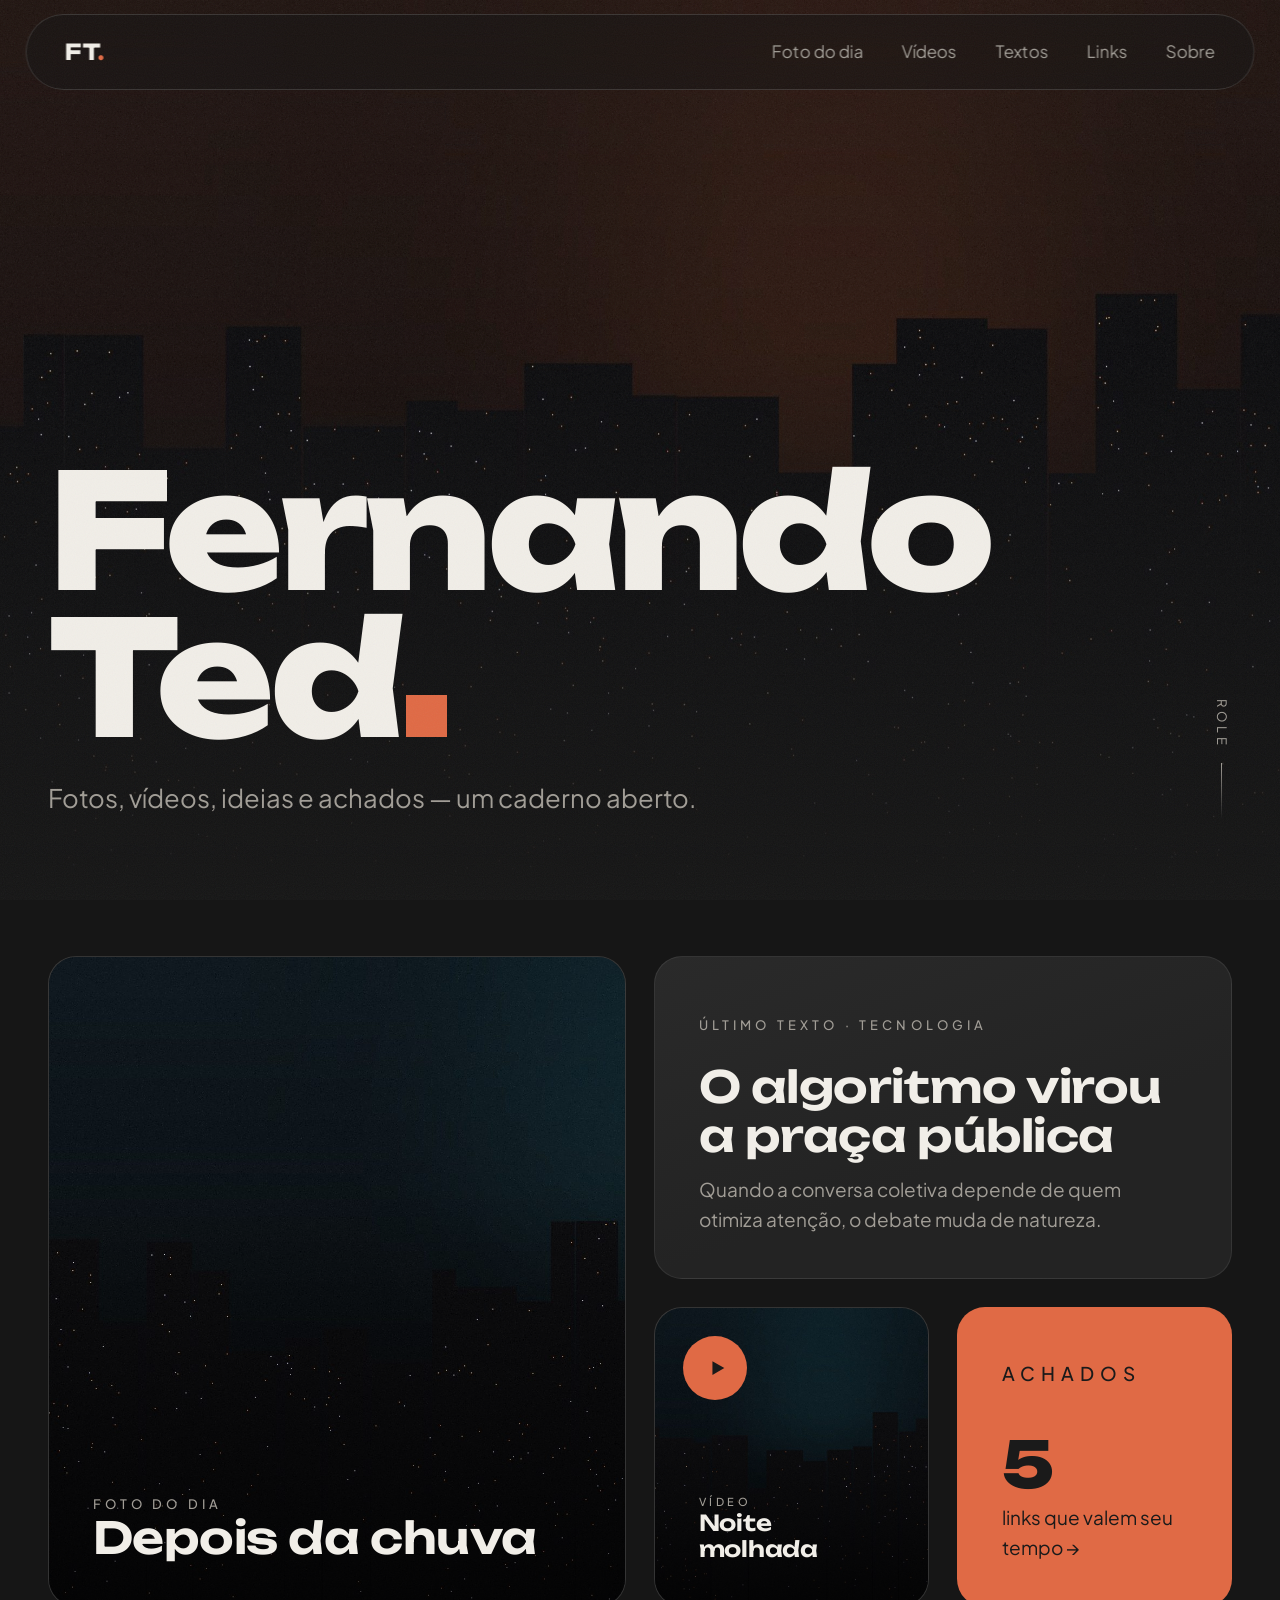
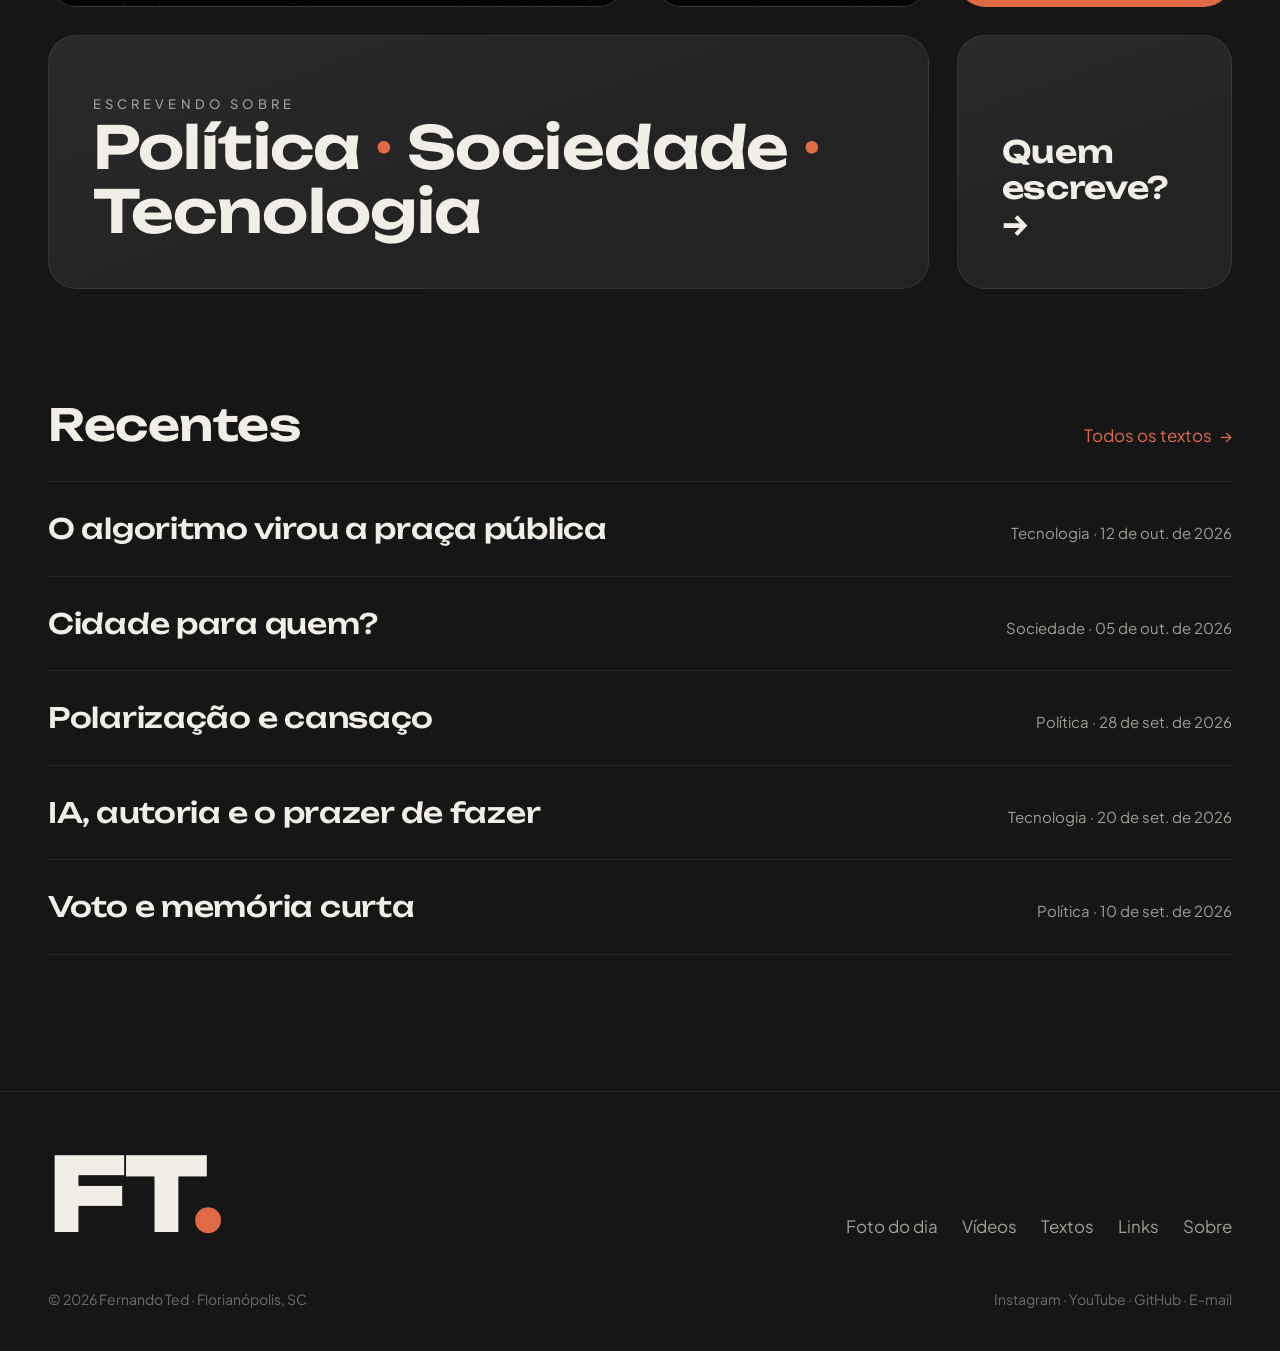
==== index.html @ c1ac37a9 "first commit" ====
<!doctype html>
<html lang="pt-BR" class="no-js">
<head>
  <meta charset="utf-8">
  <meta name="viewport" content="width=device-width, initial-scale=1, viewport-fit=cover">
  <title>Fernando Ted — um caderno aberto</title>
  <meta name="description" content="Fotos, vídeos, ideias e achados — um caderno aberto.">
  <meta name="theme-color" content="#161616">
  <meta property="og:type" content="website">
  <meta property="og:title" content="Fernando Ted — um caderno aberto">
  <meta property="og:description" content="Fotos, vídeos, ideias e achados — um caderno aberto.">
  <meta property="og:image" content="assets/img/og.jpg">
  <meta name="twitter:card" content="summary_large_image">
  <link rel="icon" href="assets/img/favicon.svg" type="image/svg+xml">
  <link rel="preconnect" href="https://fonts.googleapis.com">
  <link rel="preconnect" href="https://fonts.gstatic.com" crossorigin>
  <link rel="stylesheet" href="https://fonts.googleapis.com/css2?family=Plus+Jakarta+Sans:wght@400;500;600&family=Unbounded:wght@500;600;700;800&display=swap">
  <link rel="stylesheet" href="assets/css/estilo.css">
</head>
<body data-page="home">
  <main id="conteudo">
    <section class="hero" id="hero" aria-label="Apresentação"></section>
    <section class="wrap section" aria-label="Destaques">
      <div class="bento" id="bento"></div>
    </section>
    <section class="wrap section" aria-labelledby="t-recentes">
      <div class="section-head">
        <h2 class="h2" id="t-recentes">Recentes</h2>
        <a class="link-arrow" href="textos.html">Todos os textos</a>
      </div>
      <ul class="rows" id="recentes"></ul>
    </section>
  </main>

  <script src="dados/site.js"></script>
  <script src="dados/fotos.js"></script>
  <script src="dados/videos.js"></script>
  <script src="dados/textos.js"></script>
  <script src="dados/links.js"></script>
  <script src="assets/js/app.js"></script>
</body>
</html>
---- assets/css/estilo.css ----
/* =========================================================
   FT. — folha de estilo única
   Paleta e medidas centralizadas em :root
   ========================================================= */

:root {
  --bg: #161616;
  --bg-2: #1c1c1c;
  --surface: #232323;
  --surface-2: #2a2a2a;
  --line: rgba(255, 255, 255, .08);
  --line-2: rgba(255, 255, 255, .14);
  --text: #f1eee8;
  --muted: #a19d96;
  --faint: #6f6c67;
  --accent: #e06a45;
  --accent-ink: #1a1a1a;

  --f-display: "Unbounded", "Arial Black", system-ui, sans-serif;
  --f-body: "Plus Jakarta Sans", system-ui, -apple-system, "Segoe UI", sans-serif;

  --radius: 28px;
  --radius-sm: 16px;
  --gutter: clamp(16px, 4vw, 48px);
  --max: 1360px;
  --nav-h: 76px;
  --ease: cubic-bezier(.2, .7, .1, 1);
}

*, *::before, *::after { box-sizing: border-box; }
html { -webkit-text-size-adjust: 100%; scroll-behavior: smooth; }
@media (prefers-reduced-motion: reduce) {
  html { scroll-behavior: auto; }
  *, *::before, *::after { animation-duration: .01ms !important; transition-duration: .01ms !important; }
}
body {
  margin: 0;
  background: var(--bg);
  color: var(--text);
  font-family: var(--f-body);
  font-size: 17px;
  line-height: 1.6;
  -webkit-font-smoothing: antialiased;
  text-rendering: optimizeLegibility;
  overflow-x: hidden;
}
/* textura de grão discreta */
body::before {
  content: ""; position: fixed; inset: 0; pointer-events: none; z-index: 100; opacity: .05;
  background-image: url("data:image/svg+xml,%3Csvg xmlns='http://www.w3.org/2000/svg' width='160' height='160'%3E%3Cfilter id='n'%3E%3CfeTurbulence type='fractalNoise' baseFrequency='.9' numOctaves='2' stitchTiles='stitch'/%3E%3C/filter%3E%3Crect width='100%25' height='100%25' filter='url(%23n)'/%3E%3C/svg%3E");
}
img, video, iframe { display: block; max-width: 100%; }
a { color: inherit; text-decoration: none; }
button { font: inherit; color: inherit; background: none; border: 0; cursor: pointer; padding: 0; }
:focus-visible { outline: 2px solid var(--accent); outline-offset: 3px; border-radius: 6px; }
::selection { background: var(--accent); color: var(--accent-ink); }

.sr-only { position: absolute; width: 1px; height: 1px; overflow: hidden; clip: rect(0 0 0 0); white-space: nowrap; }
.skip { position: absolute; left: 16px; top: -60px; z-index: 200; background: var(--accent); color: var(--accent-ink); padding: 10px 16px; border-radius: 999px; font-weight: 600; }
.skip:focus { top: 16px; }

.wrap { width: 100%; max-width: var(--max); margin-inline: auto; padding-inline: var(--gutter); }

/* ---------- Tipografia ---------- */
.eyebrow {
  font-size: 13px; font-weight: 500; letter-spacing: .32em; text-transform: uppercase;
  color: var(--accent); margin: 0 0 14px;
}
.display {
  font-family: var(--f-display); font-weight: 800; letter-spacing: -.02em; line-height: .95;
  font-size: clamp(40px, 10vw, 150px); margin: 0; overflow-wrap: anywhere;
}
.h2 { font-family: var(--f-display); font-weight: 600; font-size: clamp(28px, 4vw, 44px); line-height: 1.1; letter-spacing: -.01em; margin: 0; }
.h3 { font-family: var(--f-display); font-weight: 600; font-size: clamp(20px, 2.2vw, 28px); line-height: 1.2; letter-spacing: -.01em; margin: 0; }
.lead { color: var(--muted); font-size: clamp(17px, 1.6vw, 21px); max-width: 60ch; margin: 22px 0 0; }
.muted { color: var(--muted); }
.dot { color: var(--accent); }

/* ---------- Navegação ---------- */
.nav {
  position: fixed; z-index: 50; top: 14px; left: 50%; transform: translateX(-50%);
  width: calc(100% - 2 * clamp(12px, 2vw, 28px)); max-width: calc(var(--max) + 40px);
  height: var(--nav-h);
  display: flex; align-items: center; justify-content: space-between;
  padding: 0 clamp(20px, 3vw, 40px);
  border: 1px solid var(--line-2); border-radius: 999px;
  background: rgba(22, 22, 22, .62);
  backdrop-filter: blur(18px) saturate(140%); -webkit-backdrop-filter: blur(18px) saturate(140%);
  transition: background .3s var(--ease);
}
.nav.is-scrolled { background: rgba(22, 22, 22, .86); }
.brand { font-family: var(--f-display); font-weight: 700; font-size: 22px; letter-spacing: .02em; }
.nav-links { display: flex; gap: clamp(18px, 3vw, 46px); list-style: none; margin: 0; padding: 0; }
.nav-links a { color: var(--muted); font-size: 17px; transition: color .2s; position: relative; }
.nav-links a:hover { color: var(--text); }
.nav-links a[aria-current="page"] { color: var(--accent); }
.nav-toggle { display: none; width: 44px; height: 44px; border-radius: 50%; position: relative; }
.nav-toggle span { position: absolute; left: 12px; right: 12px; height: 1.5px; background: var(--text); transition: transform .3s var(--ease), opacity .2s; }
.nav-toggle span:nth-child(1) { top: 17px; }
.nav-toggle span:nth-child(2) { top: 26px; }
.nav-open .nav-toggle span:nth-child(1) { transform: translateY(4.5px) rotate(45deg); }
.nav-open .nav-toggle span:nth-child(2) { transform: translateY(-4.5px) rotate(-45deg); }

@media (max-width: 820px) {
  :root { --nav-h: 64px; }
  .nav-toggle { display: block; }
  .nav-links {
    position: fixed; inset: calc(var(--nav-h) + 28px) 12px auto 12px;
    flex-direction: column; gap: 0; padding: 12px;
    background: rgba(28, 28, 28, .97); border: 1px solid var(--line-2); border-radius: var(--radius);
    opacity: 0; transform: translateY(-8px); pointer-events: none;
    transition: opacity .25s var(--ease), transform .25s var(--ease);
  }
  .nav-open .nav-links { opacity: 1; transform: none; pointer-events: auto; }
  .nav-links a { display: block; padding: 16px 18px; font-family: var(--f-display); font-size: 22px; color: var(--text); border-radius: 14px; }
  .nav-links a:hover { background: var(--surface); }
}

/* ---------- Estrutura de página ---------- */
main { display: block; }
.page-head { padding-top: calc(var(--nav-h) + 120px); padding-bottom: 56px; }
.section { padding-block: 56px; }
.section-head { display: flex; align-items: end; justify-content: space-between; gap: 24px; margin-bottom: 32px; flex-wrap: wrap; }
.link-arrow { color: var(--accent); font-size: 17px; display: inline-flex; gap: 8px; align-items: center; }
.link-arrow::after { content: "→"; transition: transform .25s var(--ease); }
.link-arrow:hover::after { transform: translateX(4px); }

/* ---------- Cards ---------- */
.card {
  position: relative; display: block; overflow: hidden;
  background: linear-gradient(160deg, var(--surface-2), var(--surface) 60%);
  border: 1px solid var(--line); border-radius: var(--radius);
  padding: clamp(24px, 3.4vw, 48px);
  transition: border-color .3s var(--ease), transform .4s var(--ease);
}
a.card:hover, .card.is-link:hover { border-color: rgba(224, 106, 69, .55); }
.card-media { padding: 0; isolation: isolate; }
.card-media img, .card-media video { position: absolute; inset: 0; width: 100%; height: 100%; object-fit: cover; z-index: -2; transition: transform 1.2s var(--ease); }
.card-media:hover img { transform: scale(1.035); }
.card-media::after { content: ""; position: absolute; inset: 0; z-index: -1; background: linear-gradient(180deg, rgba(0,0,0,0) 35%, rgba(0,0,0,.72) 100%); }
.card-media .card-body { position: absolute; left: 0; right: 0; bottom: 0; padding: clamp(24px, 3.4vw, 48px); }
.card .meta-row { display: flex; justify-content: space-between; align-items: baseline; gap: 16px; flex-wrap: wrap; margin-bottom: 18px; }
.card .meta-row .eyebrow { margin: 0; font-size: 12px; }
.meta { color: var(--muted); font-size: 15px; }
.card p { color: var(--muted); margin: 14px 0 0; }

.play {
  width: 64px; height: 64px; border-radius: 50%; background: var(--accent); color: var(--accent-ink);
  display: grid; place-items: center; transition: transform .3s var(--ease);
}
.play svg { width: 22px; height: 22px; margin-left: 3px; }
.play-lg { width: clamp(72px, 9vw, 128px); height: clamp(72px, 9vw, 128px); }
.play-lg svg { width: 34%; height: 34%; }
a:hover .play, button:hover .play { transform: scale(1.08); }

/* ---------- Hero ---------- */
.hero { position: relative; min-height: 100svh; display: flex; align-items: flex-end; overflow: hidden; isolation: isolate; }
.hero-media { position: absolute; inset: 0; z-index: -2; }
.hero-media img, .hero-media video { width: 100%; height: 100%; object-fit: cover; animation: heroIn 2.4s var(--ease) both; }
.hero::after { content: ""; position: absolute; inset: 0; z-index: -1; background: linear-gradient(180deg, rgba(22,22,22,.25) 0%, rgba(22,22,22,.1) 40%, rgba(22,22,22,.85) 88%, var(--bg) 100%); }
.hero-inner { padding-bottom: clamp(48px, 9vh, 110px); }
.hero-title {
  font-family: var(--f-display); font-weight: 800; margin: 0;
  font-size: clamp(42px, 12.5vw, 220px); line-height: .92; letter-spacing: -.035em;
}
.hero-title span { display: block; animation: rise 1.1s var(--ease) both; }
.hero-title span:nth-child(2) { animation-delay: .12s; }
.hero-title .sq { display: inline-block; width: .26em; height: .26em; background: var(--accent); margin-left: .04em; vertical-align: baseline; }
.hero-sub { color: var(--muted); font-size: clamp(17px, 2vw, 28px); margin: clamp(20px, 3vh, 40px) 0 0; animation: rise 1.1s .28s var(--ease) both; }
.hero-scroll { position: absolute; right: var(--gutter); bottom: clamp(48px, 9vh, 110px); color: var(--muted); font-size: 13px; letter-spacing: .3em; text-transform: uppercase; writing-mode: vertical-rl; display: flex; gap: 14px; align-items: center; }
.hero-scroll::after { content: ""; width: 1px; height: 56px; background: linear-gradient(var(--muted), transparent); }
@media (max-width: 640px) { .hero-scroll { display: none; } }

@keyframes heroIn { from { transform: scale(1.08); opacity: 0; } to { transform: none; opacity: 1; } }
@keyframes rise { from { transform: translateY(30px); opacity: 0; } to { transform: none; opacity: 1; } }

/* ---------- Bento (home) ---------- */
.bento { display: grid; gap: 28px; grid-template-columns: repeat(12, 1fr); grid-auto-rows: minmax(200px, auto); }
.b-photo { grid-column: span 6; grid-row: span 2; min-height: 560px; }
.b-text { grid-column: span 6; display: flex; flex-direction: column; justify-content: center; }
.b-video { grid-column: span 3; min-height: 300px; }
.b-video .play { position: absolute; top: 28px; left: 28px; }
.b-links { grid-column: span 3; background: var(--accent); border-color: transparent; color: var(--accent-ink); display: flex; flex-direction: column; justify-content: space-between; }
.b-links .eyebrow { color: var(--accent-ink); }
.b-links .big { font-family: var(--f-display); font-weight: 800; font-size: 64px; line-height: 1; letter-spacing: -.03em; }
.b-links p { color: var(--accent-ink); font-size: 19px; margin: 6px 0 0; }
a.b-links:hover { border-color: transparent; transform: translateY(-3px); }
.b-topics { grid-column: span 9; }
.b-topics .h2 { font-size: clamp(30px, 4.6vw, 62px); }
.b-about { grid-column: span 3; display: flex; align-items: flex-end; }
.b-about .h3 { font-size: clamp(22px, 2.4vw, 32px); }
@media (max-width: 1080px) {
  .b-photo { grid-column: span 12; grid-row: auto; min-height: 70vw; max-height: 640px; }
  .b-text { grid-column: span 12; }
  .b-video, .b-links { grid-column: span 6; }
  .b-topics { grid-column: span 12; }
  .b-about { grid-column: span 12; }
}
@media (max-width: 640px) {
  .bento { gap: 16px; }
  .b-video, .b-links { grid-column: span 12; }
  .b-photo { min-height: 110vw; }
}

/* ---------- Lista de textos (linhas) ---------- */
.rows { list-style: none; margin: 0; padding: 0; border-top: 1px solid var(--line); }
.rows li { border-bottom: 1px solid var(--line); }
.rows a { display: flex; justify-content: space-between; align-items: baseline; gap: 24px; padding: 30px 0; transition: padding .35s var(--ease), color .2s; }
.rows a:hover { padding-left: 14px; color: var(--accent); }
.rows .h3 { font-weight: 500; }
.rows .meta { white-space: nowrap; }
@media (max-width: 640px) { .rows a { flex-direction: column; gap: 6px; padding: 22px 0; } }

/* ---------- Filtros + busca ---------- */
.toolbar { display: flex; flex-wrap: wrap; gap: 14px; justify-content: space-between; align-items: center; margin-bottom: 36px; }
.chips { display: flex; flex-wrap: wrap; gap: 12px; }
.chip {
  padding: 12px 26px; border-radius: 999px; border: 1px solid var(--line-2);
  font-size: 17px; color: var(--text); transition: background .2s, border-color .2s, color .2s;
}
.chip:hover { border-color: var(--muted); }
.chip[aria-pressed="true"] { background: var(--accent); border-color: var(--accent); color: var(--accent-ink); }
.chip .n { opacity: .55; font-size: 14px; margin-left: 6px; }
.search { position: relative; flex: 0 1 420px; min-width: 240px; }
.search input {
  width: 100%; padding: 15px 22px 15px 50px; border-radius: 999px; border: 1px solid var(--line-2);
  background: var(--bg-2); color: var(--text); font: inherit; font-size: 17px; outline: none; transition: border-color .2s;
}
.search input::placeholder { color: var(--faint); }
.search input:focus { border-color: var(--accent); }
.search svg { position: absolute; left: 20px; top: 50%; translate: 0 -50%; width: 18px; height: 18px; color: var(--faint); }
@media (max-width: 640px) { .search { flex: 1 1 100%; } .chip { padding: 10px 18px; font-size: 15px; } }

.grid-2 { display: grid; grid-template-columns: repeat(2, 1fr); gap: 28px; }
.grid-3 { display: grid; grid-template-columns: repeat(3, 1fr); gap: 28px; }
@media (max-width: 960px) { .grid-3 { grid-template-columns: repeat(2, 1fr); } }
@media (max-width: 680px) { .grid-2, .grid-3 { grid-template-columns: 1fr; gap: 16px; } }

.post-card { display: flex; flex-direction: column; min-height: 300px; }
.post-card .h3 { margin-top: auto; }
.post-card.featured { grid-column: 1 / -1; min-height: 360px; border-color: rgba(224,106,69,.4); }
.post-card.featured .h3 { font-size: clamp(32px, 5vw, 64px); line-height: 1.05; }
.post-card.featured p { font-size: clamp(17px, 1.6vw, 21px); }
.empty { color: var(--muted); padding: 40px 0; text-align: center; grid-column: 1 / -1; }
mark { background: rgba(224,106,69,.3); color: inherit; border-radius: 3px; padding: 0 2px; }

/* ---------- Post ---------- */
.post-head { padding-top: calc(var(--nav-h) + 110px); padding-bottom: 40px; max-width: 980px; }
.post-head .h2 { font-size: clamp(36px, 6vw, 76px); line-height: 1.04; }
.post-head .meta { margin-top: 26px; display: flex; gap: 14px; flex-wrap: wrap; }
.back { color: var(--muted); font-size: 15px; display: inline-flex; gap: 8px; margin-bottom: 36px; }
.back:hover { color: var(--accent); }
.prose { max-width: 720px; font-size: clamp(18px, 1.45vw, 20px); line-height: 1.75; padding-bottom: 40px; }
.prose > * + * { margin-top: 1.2em; }
.prose p:first-child { font-size: 1.18em; color: var(--text); }
.prose p { margin: 0; color: #d9d5ce; }
.prose h2, .prose h3 { font-family: var(--f-display); font-weight: 600; letter-spacing: -.01em; line-height: 1.2; margin-top: 2em; }
.prose h2 { font-size: 1.5em; } .prose h3 { font-size: 1.2em; }
.prose a { color: var(--accent); text-decoration: underline; text-underline-offset: 3px; text-decoration-thickness: 1px; }
.prose blockquote { margin: 2em 0; padding: 4px 0 4px 26px; border-left: 3px solid var(--accent); font-family: var(--f-display); font-size: 1.2em; line-height: 1.45; color: var(--text); }
.prose blockquote p { color: inherit; }
.prose ul, .prose ol { padding-left: 1.3em; color: #d9d5ce; } .prose li + li { margin-top: .4em; }
.prose li::marker { color: var(--accent); }
.prose img { border-radius: var(--radius-sm); margin-block: 2em; }
.prose hr { border: 0; height: 1px; background: var(--line-2); margin: 3em 0; }
.prose code { font-size: .88em; background: var(--surface); padding: 2px 7px; border-radius: 6px; }
.prose pre { background: var(--surface); padding: 22px; border-radius: var(--radius-sm); overflow-x: auto; font-size: 15px; line-height: 1.6; }
.prose pre code { background: none; padding: 0; }
.progress { position: fixed; top: 0; left: 0; height: 3px; background: var(--accent); width: 0; z-index: 60; }
.post-foot { max-width: 720px; border-top: 1px solid var(--line); padding-top: 32px; display: flex; gap: 14px; flex-wrap: wrap; align-items: center; justify-content: space-between; }
.share { display: flex; gap: 10px; flex-wrap: wrap; }
.share a, .share button { border: 1px solid var(--line-2); padding: 9px 18px; border-radius: 999px; font-size: 15px; color: var(--muted); transition: color .2s, border-color .2s; }
.share a:hover, .share button:hover { color: var(--text); border-color: var(--muted); }
.next-post { margin-top: 56px; }

/* ---------- Foto do dia ---------- */
.today { display: grid; grid-template-columns: 1.6fr 1fr; gap: 28px; align-items: stretch; }
.today figure { margin: 0; border-radius: var(--radius); overflow: hidden; border: 1px solid var(--line); cursor: zoom-in; background: var(--surface); }
.today figure img { width: 100%; height: 100%; object-fit: cover; aspect-ratio: 4 / 3; }
.today .info { display: flex; flex-direction: column; justify-content: flex-end; }
.today .date-big { font-family: var(--f-display); font-weight: 800; font-size: clamp(64px, 9vw, 130px); line-height: .9; letter-spacing: -.04em; }
.today .date-big small { display: block; font-size: .22em; font-weight: 500; letter-spacing: .3em; text-transform: uppercase; color: var(--accent); margin-top: 16px; }
@media (max-width: 900px) { .today { grid-template-columns: 1fr; } }

.archive { display: grid; grid-template-columns: repeat(auto-fill, minmax(240px, 1fr)); gap: 20px; }
.thumb { position: relative; border-radius: var(--radius-sm); overflow: hidden; aspect-ratio: 1; border: 1px solid var(--line); background: var(--surface); }
.thumb img { width: 100%; height: 100%; object-fit: cover; transition: transform .8s var(--ease), filter .4s; filter: saturate(.9); }
.thumb:hover img { transform: scale(1.05); filter: none; }
.thumb .cap { position: absolute; inset: auto 0 0 0; padding: 40px 18px 16px; background: linear-gradient(transparent, rgba(0,0,0,.75)); font-size: 14px; display: flex; justify-content: space-between; gap: 10px; opacity: 0; transition: opacity .3s; }
.thumb:hover .cap, .thumb:focus-visible .cap { opacity: 1; }
@media (hover: none) { .thumb .cap { opacity: 1; } }
.thumb .cap b { font-weight: 600; }

/* ---------- Lightbox ---------- */
.lightbox { position: fixed; inset: 0; z-index: 150; background: rgba(10,10,10,.96); display: grid; grid-template-rows: 1fr auto; padding: 24px; opacity: 0; pointer-events: none; transition: opacity .3s var(--ease); }
.lightbox.open { opacity: 1; pointer-events: auto; }
.lightbox .stage { display: grid; place-items: center; min-height: 0; }
.lightbox img { max-height: calc(100svh - 160px); max-width: 100%; width: auto; border-radius: 12px; object-fit: contain; }
.lightbox .lb-cap { text-align: center; padding: 20px 60px 8px; }
.lightbox .lb-cap .h3 { font-size: 22px; }
.lb-btn { position: absolute; width: 52px; height: 52px; border-radius: 50%; border: 1px solid var(--line-2); display: grid; place-items: center; font-size: 22px; background: rgba(30,30,30,.7); transition: background .2s; }
.lb-btn:hover { background: var(--accent); color: var(--accent-ink); }
.lb-close { top: 20px; right: 20px; }
.lb-prev { left: 20px; top: 50%; translate: 0 -50%; }
.lb-next { right: 20px; top: 50%; translate: 0 -50%; }
@media (max-width: 640px) { .lb-prev, .lb-next { top: auto; bottom: 20px; translate: none; } .lightbox { padding: 12px; } }

/* ---------- Vídeos ---------- */
.video-hero { position: relative; aspect-ratio: 16 / 9; border-radius: var(--radius); overflow: hidden; border: 1px solid var(--line); background: #000; }
.video-hero > img, .video-hero > iframe, .video-hero > video { position: absolute; inset: 0; width: 100%; height: 100%; object-fit: cover; border: 0; }
.video-hero .poster-btn { position: absolute; inset: 0; display: grid; place-items: center; }
.video-hero .poster-btn::after { content: ""; position: absolute; inset: 0; background: linear-gradient(180deg, transparent 45%, rgba(0,0,0,.75)); }
.video-hero .poster-btn .play { position: relative; z-index: 1; }
.video-hero .vh-cap { position: absolute; left: 0; bottom: 0; padding: clamp(20px, 3.4vw, 48px); z-index: 1; pointer-events: none; }
.video-hero .vh-cap p { color: var(--muted); margin: 8px 0 0; }
@media (max-width: 640px) { .video-hero { aspect-ratio: 4 / 5; } }

.vcard { padding: 0; display: flex; flex-direction: column; text-align: left; width: 100%; }
.vcard .vthumb { position: relative; aspect-ratio: 16 / 9; overflow: hidden; }
.vcard .vthumb img { width: 100%; height: 100%; object-fit: cover; transition: transform 1s var(--ease); }
.vcard:hover .vthumb img { transform: scale(1.04); }
.vcard .dur { position: absolute; right: 14px; bottom: 14px; background: rgba(20,20,20,.75); backdrop-filter: blur(6px); padding: 4px 12px; border-radius: 999px; font-size: 15px; }
.vcard .vbody { padding: 26px 30px 32px; }
.vcard .vbody p { margin-top: 6px; }
.vcard .h3 { font-size: 22px; }

.modal { position: fixed; inset: 0; z-index: 150; background: rgba(10,10,10,.95); display: grid; place-items: center; padding: 20px; opacity: 0; pointer-events: none; transition: opacity .3s; }
.modal.open { opacity: 1; pointer-events: auto; }
.modal .frame { width: min(1200px, 100%); aspect-ratio: 16 / 9; border-radius: 16px; overflow: hidden; background: #000; }
.modal .frame iframe, .modal .frame video { width: 100%; height: 100%; border: 0; }

/* ---------- Links ---------- */
.links-grid { display: grid; grid-template-columns: repeat(3, 1fr); gap: 28px; }
.link-card { display: flex; flex-direction: column; min-height: 300px; }
.link-card.wide { grid-column: span 2; }
.link-card .meta-row .src { color: var(--muted); font-size: 13px; letter-spacing: .28em; text-transform: uppercase; }
.link-card .h3 { margin-top: auto; }
@media (max-width: 960px) { .links-grid { grid-template-columns: repeat(2, 1fr); } }
@media (max-width: 680px) { .links-grid { grid-template-columns: 1fr; gap: 16px; } .link-card.wide { grid-column: auto; } .link-card { min-height: 220px; } }

/* ---------- Sobre ---------- */
.about { display: grid; grid-template-columns: 1.15fr 1fr; gap: clamp(32px, 6vw, 88px); align-items: start; }
.about .big { font-family: var(--f-body); font-size: clamp(26px, 3.3vw, 48px); line-height: 1.32; font-weight: 500; margin: 0; letter-spacing: -.01em; }
.about .more p { color: var(--muted); font-size: 19px; }
.pillars { display: grid; grid-template-columns: 1fr 1fr; gap: 20px; }
.pillars .card { min-height: 220px; padding: 32px; }
.pillars .h3 { color: var(--accent); font-size: 22px; }
.pillars p { font-size: 17px; }
.socials { display: flex; gap: 12px; flex-wrap: wrap; margin-top: 36px; }
.socials a { border: 1px solid var(--line-2); border-radius: 999px; padding: 12px 22px; transition: border-color .2s, color .2s; }
.socials a:hover { border-color: var(--accent); color: var(--accent); }
@media (max-width: 960px) { .about { grid-template-columns: 1fr; } }
@media (max-width: 480px) { .pillars { grid-template-columns: 1fr; } }

/* ---------- Rodapé ---------- */
.footer { margin-top: 80px; border-top: 1px solid var(--line); padding-block: 56px 40px; }
.footer-top { display: flex; justify-content: space-between; gap: 40px; flex-wrap: wrap; align-items: end; }
.footer .sign { font-family: var(--f-display); font-weight: 800; font-size: clamp(44px, 8vw, 110px); line-height: .9; letter-spacing: -.04em; margin: 0; }
.footer nav { display: flex; gap: 24px; flex-wrap: wrap; color: var(--muted); }
.footer nav a:hover { color: var(--text); }
.footer-bottom { margin-top: 48px; display: flex; justify-content: space-between; gap: 16px; flex-wrap: wrap; color: var(--faint); font-size: 14px; }

/* ---------- Revelar ao rolar ---------- */
.reveal { opacity: 0; transform: translateY(24px); transition: opacity .9s var(--ease), transform .9s var(--ease); }
.reveal.in { opacity: 1; transform: none; }
.no-js .reveal { opacity: 1; transform: none; }
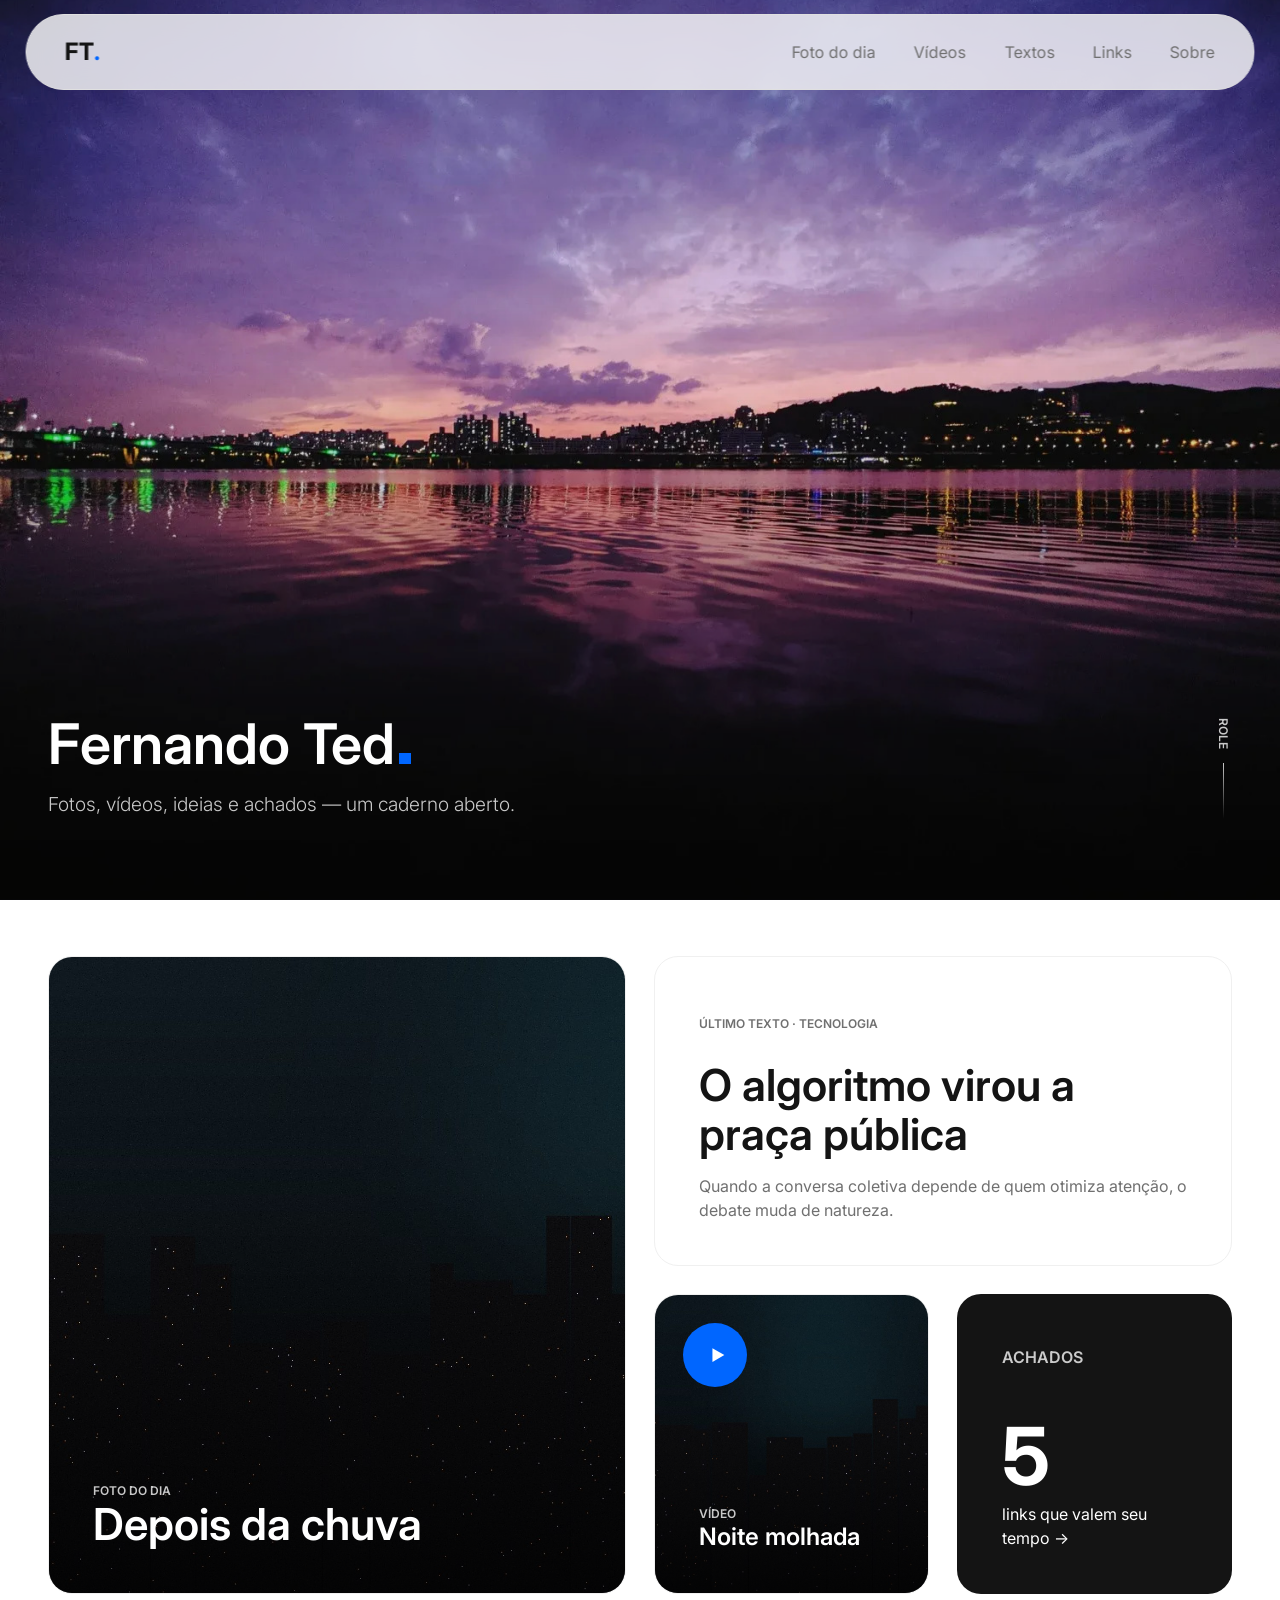
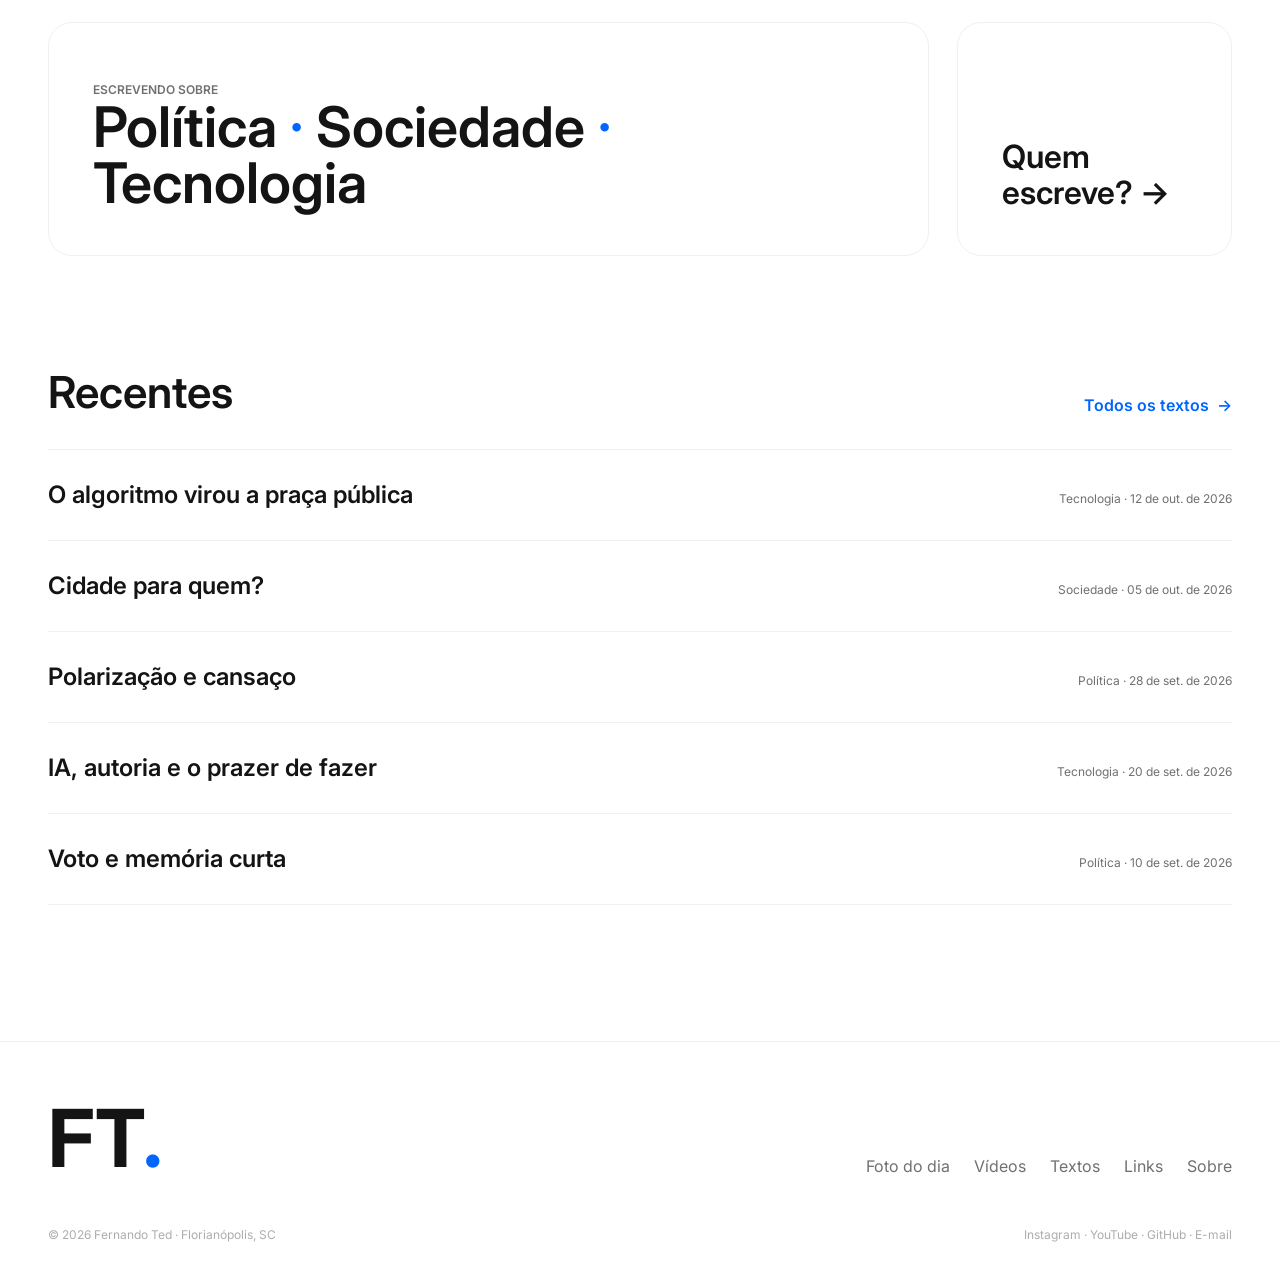
==== commit 56b7fd83: "changing theme, including getdesign mobbin" ====
--- a/index.html
+++ b/index.html
@@ -5,7 +5,7 @@
   <meta name="viewport" content="width=device-width, initial-scale=1, viewport-fit=cover">
   <title>Fernando Ted — um caderno aberto</title>
   <meta name="description" content="Fotos, vídeos, ideias e achados — um caderno aberto.">
-  <meta name="theme-color" content="#161616">
+  <meta name="theme-color" content="#ffffff">
   <meta property="og:type" content="website">
   <meta property="og:title" content="Fernando Ted — um caderno aberto">
   <meta property="og:description" content="Fotos, vídeos, ideias e achados — um caderno aberto.">
@@ -14,7 +14,7 @@
   <link rel="icon" href="assets/img/favicon.svg" type="image/svg+xml">
   <link rel="preconnect" href="https://fonts.googleapis.com">
   <link rel="preconnect" href="https://fonts.gstatic.com" crossorigin>
-  <link rel="stylesheet" href="https://fonts.googleapis.com/css2?family=Plus+Jakarta+Sans:wght@400;500;600&family=Unbounded:wght@500;600;700;800&display=swap">
+  <link rel="stylesheet" href="https://fonts.googleapis.com/css2?family=Inter:wght@300;400;500;600;700&display=swap">
   <link rel="stylesheet" href="assets/css/estilo.css">
 </head>
 <body data-page="home">
--- a/assets/css/estilo.css
+++ b/assets/css/estilo.css
@@ -4,23 +4,45 @@
    ========================================================= */
 
 :root {
-  --bg: #161616;
-  --bg-2: #1c1c1c;
-  --surface: #232323;
-  --surface-2: #2a2a2a;
-  --line: rgba(255, 255, 255, .08);
-  --line-2: rgba(255, 255, 255, .14);
-  --text: #f1eee8;
-  --muted: #a19d96;
-  --faint: #6f6c67;
-  --accent: #e06a45;
-  --accent-ink: #1a1a1a;
-
-  --f-display: "Unbounded", "Arial Black", system-ui, sans-serif;
-  --f-body: "Plus Jakarta Sans", system-ui, -apple-system, "Segoe UI", sans-serif;
-
-  --radius: 28px;
-  --radius-sm: 16px;
+  /* Cores — Mobbin (claro) */
+  --bg: #ffffff;          /* canvas */
+  --bg-2: #f3f3f3;        /* soft canvas */
+  --surface: #ffffff;
+  --surface-2: #f3f3f3;
+  --line: #f0f0f0;        /* hairline suave */
+  --line-2: #e0e0e0;      /* hairline de botões/bordas */
+  --text: #141414;        /* ink */
+  --muted: #707070;
+  --faint: #adadad;
+  --accent: #0066ff;      /* azul: usar pouco, só destaques pequenos */
+  --accent-ink: #ffffff;
+  --ink: #141414;         /* novo: botões principais e chips ativos */
+  --on-ink: #ffffff;      /* texto sobre --ink ou sobre fotos */
+  --on-ink-muted: rgba(255, 255, 255, .78);
+
+  /* Tipografia */
+  --f-display: "Inter", system-ui, -apple-system, sans-serif;
+  --f-body: "Inter", system-ui, -apple-system, sans-serif;
+
+  /* Escala tipográfica — Mobbin (o valor máximo é a referência; encolhe no celular) */
+  --t-display: clamp(44px, 7vw, 80px);
+  --t-h1: clamp(36px, 5vw, 56px);
+  --t-h2: clamp(30px, 4vw, 44px);
+  --t-h3: clamp(24px, 2.6vw, 32px);
+  --t-h4: clamp(20px, 2vw, 24px);
+  --t-body: 16px;
+  --t-caption: 12px;
+
+  /* Raios */
+  --radius: 24px;         /* cards */
+  --radius-sm: 16px;      /* inputs, miniaturas */
+
+  /* Espaçamento — base 8px */
+  --s-1: 4px;  --s-2: 8px;  --s-3: 12px; --s-4: 16px;
+  --s-5: 24px; --s-6: 32px; --s-7: 48px;
+  --s-section: 80px; --s-section-lg: 120px;
+
+  /* mantidos */
   --gutter: clamp(16px, 4vw, 48px);
   --max: 1360px;
   --nav-h: 76px;
@@ -38,16 +60,12 @@
   background: var(--bg);
   color: var(--text);
   font-family: var(--f-body);
-  font-size: 17px;
-  line-height: 1.6;
+  font-size: var(--t-body);
+  font-weight: 400;
+  line-height: 1.5;
   -webkit-font-smoothing: antialiased;
   text-rendering: optimizeLegibility;
   overflow-x: hidden;
-}
-/* textura de grão discreta */
-body::before {
-  content: ""; position: fixed; inset: 0; pointer-events: none; z-index: 100; opacity: .05;
-  background-image: url("data:image/svg+xml,%3Csvg xmlns='http://www.w3.org/2000/svg' width='160' height='160'%3E%3Cfilter id='n'%3E%3CfeTurbulence type='fractalNoise' baseFrequency='.9' numOctaves='2' stitchTiles='stitch'/%3E%3C/filter%3E%3Crect width='100%25' height='100%25' filter='url(%23n)'/%3E%3C/svg%3E");
 }
 img, video, iframe { display: block; max-width: 100%; }
 a { color: inherit; text-decoration: none; }
@@ -63,15 +81,15 @@
 
 /* ---------- Tipografia ---------- */
 .eyebrow {
-  font-size: 13px; font-weight: 500; letter-spacing: .32em; text-transform: uppercase;
-  color: var(--accent); margin: 0 0 14px;
+  font-size: 12px; font-weight: 600; letter-spacing: 0; text-transform: uppercase;
+  color: var(--muted); margin: 0 0 14px;
 }
 .display {
-  font-family: var(--f-display); font-weight: 800; letter-spacing: -.02em; line-height: .95;
-  font-size: clamp(40px, 10vw, 150px); margin: 0; overflow-wrap: anywhere;
-}
-.h2 { font-family: var(--f-display); font-weight: 600; font-size: clamp(28px, 4vw, 44px); line-height: 1.1; letter-spacing: -.01em; margin: 0; }
-.h3 { font-family: var(--f-display); font-weight: 600; font-size: clamp(20px, 2.2vw, 28px); line-height: 1.2; letter-spacing: -.01em; margin: 0; }
+  font-family: var(--f-display); font-weight: 700; letter-spacing: 0; line-height: 1;
+  font-size: var(--t-display); margin: 0; overflow-wrap: anywhere;
+}
+.h2 { font-family: var(--f-display); font-weight: 600; font-size: var(--t-h2); line-height: 1.13; letter-spacing: 0; margin: 0; }
+.h3 { font-family: var(--f-display); font-weight: 600; font-size: var(--t-h3); line-height: 1.13; letter-spacing: 0; margin: 0; }
 .lead { color: var(--muted); font-size: clamp(17px, 1.6vw, 21px); max-width: 60ch; margin: 22px 0 0; }
 .muted { color: var(--muted); }
 .dot { color: var(--accent); }
@@ -84,14 +102,14 @@
   display: flex; align-items: center; justify-content: space-between;
   padding: 0 clamp(20px, 3vw, 40px);
   border: 1px solid var(--line-2); border-radius: 999px;
-  background: rgba(22, 22, 22, .62);
+  background: rgba(243, 243, 243, .85);
   backdrop-filter: blur(18px) saturate(140%); -webkit-backdrop-filter: blur(18px) saturate(140%);
   transition: background .3s var(--ease);
 }
-.nav.is-scrolled { background: rgba(22, 22, 22, .86); }
-.brand { font-family: var(--f-display); font-weight: 700; font-size: 22px; letter-spacing: .02em; }
+.nav.is-scrolled { background: rgba(243, 243, 243, .95); }
+.brand { font-family: var(--f-display); font-weight: 700; font-size: var(--t-h4); letter-spacing: 0; }
 .nav-links { display: flex; gap: clamp(18px, 3vw, 46px); list-style: none; margin: 0; padding: 0; }
-.nav-links a { color: var(--muted); font-size: 17px; transition: color .2s; position: relative; }
+.nav-links a { color: var(--muted); font-size: var(--t-body); transition: color .2s; position: relative; }
 .nav-links a:hover { color: var(--text); }
 .nav-links a[aria-current="page"] { color: var(--accent); }
 .nav-toggle { display: none; width: 44px; height: 44px; border-radius: 50%; position: relative; }
@@ -107,12 +125,12 @@
   .nav-links {
     position: fixed; inset: calc(var(--nav-h) + 28px) 12px auto 12px;
     flex-direction: column; gap: 0; padding: 12px;
-    background: rgba(28, 28, 28, .97); border: 1px solid var(--line-2); border-radius: var(--radius);
+    background: var(--bg-2); border: 1px solid var(--line-2); border-radius: var(--radius);
     opacity: 0; transform: translateY(-8px); pointer-events: none;
     transition: opacity .25s var(--ease), transform .25s var(--ease);
   }
   .nav-open .nav-links { opacity: 1; transform: none; pointer-events: auto; }
-  .nav-links a { display: block; padding: 16px 18px; font-family: var(--f-display); font-size: 22px; color: var(--text); border-radius: 14px; }
+  .nav-links a { display: block; padding: 16px 18px; font-family: var(--f-display); font-size: var(--t-h4); font-weight: 600; color: var(--text); border-radius: 14px; }
   .nav-links a:hover { background: var(--surface); }
 }
 
@@ -121,27 +139,28 @@
 .page-head { padding-top: calc(var(--nav-h) + 120px); padding-bottom: 56px; }
 .section { padding-block: 56px; }
 .section-head { display: flex; align-items: end; justify-content: space-between; gap: 24px; margin-bottom: 32px; flex-wrap: wrap; }
-.link-arrow { color: var(--accent); font-size: 17px; display: inline-flex; gap: 8px; align-items: center; }
+.link-arrow { color: var(--accent); font-size: var(--t-body); font-weight: 600; display: inline-flex; gap: 8px; align-items: center; }
 .link-arrow::after { content: "→"; transition: transform .25s var(--ease); }
 .link-arrow:hover::after { transform: translateX(4px); }
 
 /* ---------- Cards ---------- */
 .card {
   position: relative; display: block; overflow: hidden;
-  background: linear-gradient(160deg, var(--surface-2), var(--surface) 60%);
+  background: var(--surface);
   border: 1px solid var(--line); border-radius: var(--radius);
   padding: clamp(24px, 3.4vw, 48px);
   transition: border-color .3s var(--ease), transform .4s var(--ease);
 }
-a.card:hover, .card.is-link:hover { border-color: rgba(224, 106, 69, .55); }
+a.card:hover, .card.is-link:hover { border-color: var(--ink); }
 .card-media { padding: 0; isolation: isolate; }
 .card-media img, .card-media video { position: absolute; inset: 0; width: 100%; height: 100%; object-fit: cover; z-index: -2; transition: transform 1.2s var(--ease); }
 .card-media:hover img { transform: scale(1.035); }
 .card-media::after { content: ""; position: absolute; inset: 0; z-index: -1; background: linear-gradient(180deg, rgba(0,0,0,0) 35%, rgba(0,0,0,.72) 100%); }
-.card-media .card-body { position: absolute; left: 0; right: 0; bottom: 0; padding: clamp(24px, 3.4vw, 48px); }
+.card-media .card-body { color: var(--on-ink); position: absolute; left: 0; right: 0; bottom: 0; padding: clamp(24px, 3.4vw, 48px); }
 .card .meta-row { display: flex; justify-content: space-between; align-items: baseline; gap: 16px; flex-wrap: wrap; margin-bottom: 18px; }
 .card .meta-row .eyebrow { margin: 0; font-size: 12px; }
-.meta { color: var(--muted); font-size: 15px; }
+.card-media .eyebrow { color: var(--on-ink-muted); }
+.meta { color: var(--muted); font-size: var(--t-caption); }
 .card p { color: var(--muted); margin: 14px 0 0; }
 
 .play {
@@ -155,20 +174,28 @@
 
 /* ---------- Hero ---------- */
 .hero { position: relative; min-height: 100svh; display: flex; align-items: flex-end; overflow: hidden; isolation: isolate; }
-.hero-media { position: absolute; inset: 0; z-index: -2; }
+.hero-media { position: absolute; inset: 0; z-index: -2; background: var(--bg); transition: background .8s var(--ease); }
 .hero-media img, .hero-media video { width: 100%; height: 100%; object-fit: cover; animation: heroIn 2.4s var(--ease) both; }
-.hero::after { content: ""; position: absolute; inset: 0; z-index: -1; background: linear-gradient(180deg, rgba(22,22,22,.25) 0%, rgba(22,22,22,.1) 40%, rgba(22,22,22,.85) 88%, var(--bg) 100%); }
+/* degradês por clima — aparecem enquanto a foto carrega ou se ela não existir */
+.hero-media[data-clima="dia-sol"]       { background: linear-gradient(180deg, #4f93cc 0%, #9cc6e4 55%, #e9d3a6 100%); }
+.hero-media[data-clima="dia-nublado"]   { background: linear-gradient(180deg, #858c93 0%, #aeb2b6 55%, #6c7177 100%); }
+.hero-media[data-clima="dia-chuva"]     { background: linear-gradient(180deg, #4a545e 0%, #66707a 55%, #363d44 100%); }
+.hero-media[data-clima="noite-limpa"]   { background: linear-gradient(180deg, #0a1430 0%, #1b2950 60%, #2a2238 100%); }
+.hero-media[data-clima="noite-nublada"] { background: linear-gradient(180deg, #1b1e23 0%, #2a2d33 60%, #16171a 100%); }
+.hero-media[data-clima="noite-chuva"]   { background: linear-gradient(180deg, #0f151c 0%, #1d2630 60%, #0c1015 100%); }
+.hero { color: var(--on-ink); }
+.hero::after { content: ""; position: absolute; inset: 0; z-index: -1; background: linear-gradient(180deg, rgba(0,0,0,.2) 0%, rgba(0,0,0,.05) 40%, rgba(0,0,0,.6) 100%); }
 .hero-inner { padding-bottom: clamp(48px, 9vh, 110px); }
 .hero-title {
-  font-family: var(--f-display); font-weight: 800; margin: 0;
-  font-size: clamp(42px, 12.5vw, 220px); line-height: .92; letter-spacing: -.035em;
+  font-family: var(--f-display); font-weight: 600; margin: 0;
+  font-size: var(--t-h1); line-height: 1; letter-spacing: 0;
 }
 .hero-title span { display: block; animation: rise 1.1s var(--ease) both; }
 .hero-title span:nth-child(2) { animation-delay: .12s; }
-.hero-title .sq { display: inline-block; width: .26em; height: .26em; background: var(--accent); margin-left: .04em; vertical-align: baseline; }
-.hero-sub { color: var(--muted); font-size: clamp(17px, 2vw, 28px); margin: clamp(20px, 3vh, 40px) 0 0; animation: rise 1.1s .28s var(--ease) both; }
-.hero-scroll { position: absolute; right: var(--gutter); bottom: clamp(48px, 9vh, 110px); color: var(--muted); font-size: 13px; letter-spacing: .3em; text-transform: uppercase; writing-mode: vertical-rl; display: flex; gap: 14px; align-items: center; }
-.hero-scroll::after { content: ""; width: 1px; height: 56px; background: linear-gradient(var(--muted), transparent); }
+.hero-title .sq { display: inline-block; width: .2em; height: .2em; background: var(--accent); margin-left: .08em; vertical-align: baseline; }
+.hero-sub { color: var(--on-ink-muted); font-size: clamp(16px, 1.5vw, 20px); font-weight: 300; margin: clamp(12px, 2vh, 22px) 0 0; animation: rise 1.1s .28s var(--ease) both; }
+.hero-scroll { position: absolute; right: var(--gutter); bottom: clamp(48px, 9vh, 110px); color: var(--on-ink-muted); font-size: var(--t-caption); font-weight: 600; letter-spacing: 0; text-transform: uppercase; writing-mode: vertical-rl; display: flex; gap: 14px; align-items: center; }
+.hero-scroll::after { content: ""; width: 1px; height: 56px; background: linear-gradient(var(--on-ink-muted), transparent); }
 @media (max-width: 640px) { .hero-scroll { display: none; } }
 
 @keyframes heroIn { from { transform: scale(1.08); opacity: 0; } to { transform: none; opacity: 1; } }
@@ -180,15 +207,15 @@
 .b-text { grid-column: span 6; display: flex; flex-direction: column; justify-content: center; }
 .b-video { grid-column: span 3; min-height: 300px; }
 .b-video .play { position: absolute; top: 28px; left: 28px; }
-.b-links { grid-column: span 3; background: var(--accent); border-color: transparent; color: var(--accent-ink); display: flex; flex-direction: column; justify-content: space-between; }
-.b-links .eyebrow { color: var(--accent-ink); }
-.b-links .big { font-family: var(--f-display); font-weight: 800; font-size: 64px; line-height: 1; letter-spacing: -.03em; }
-.b-links p { color: var(--accent-ink); font-size: 19px; margin: 6px 0 0; }
+.b-links { grid-column: span 3; background: var(--ink); border-color: transparent; color: var(--on-ink); display: flex; flex-direction: column; justify-content: space-between; }
+.b-links .eyebrow { color: var(--on-ink-muted); }
+.b-links .big { font-family: var(--f-display); font-weight: 700; font-size: var(--t-display); line-height: 1; letter-spacing: 0; }
+.b-links p { color: var(--on-ink); font-size: var(--t-body); margin: 6px 0 0; }
 a.b-links:hover { border-color: transparent; transform: translateY(-3px); }
 .b-topics { grid-column: span 9; }
-.b-topics .h2 { font-size: clamp(30px, 4.6vw, 62px); }
+.b-topics .h2 { font-size: var(--t-h1); line-height: 1; }
 .b-about { grid-column: span 3; display: flex; align-items: flex-end; }
-.b-about .h3 { font-size: clamp(22px, 2.4vw, 32px); }
+.b-about .h3 { font-size: var(--t-h3); }
 @media (max-width: 1080px) {
   .b-photo { grid-column: span 12; grid-row: auto; min-height: 70vw; max-height: 640px; }
   .b-text { grid-column: span 12; }
@@ -207,7 +234,7 @@
 .rows li { border-bottom: 1px solid var(--line); }
 .rows a { display: flex; justify-content: space-between; align-items: baseline; gap: 24px; padding: 30px 0; transition: padding .35s var(--ease), color .2s; }
 .rows a:hover { padding-left: 14px; color: var(--accent); }
-.rows .h3 { font-weight: 500; }
+.rows .h3 { font-size: var(--t-h4); line-height: 1.25; }
 .rows .meta { white-space: nowrap; }
 @media (max-width: 640px) { .rows a { flex-direction: column; gap: 6px; padding: 22px 0; } }
 
@@ -216,20 +243,20 @@
 .chips { display: flex; flex-wrap: wrap; gap: 12px; }
 .chip {
   padding: 12px 26px; border-radius: 999px; border: 1px solid var(--line-2);
-  font-size: 17px; color: var(--text); transition: background .2s, border-color .2s, color .2s;
+  font-size: var(--t-body); color: var(--text); transition: background .2s, border-color .2s, color .2s;
 }
 .chip:hover { border-color: var(--muted); }
-.chip[aria-pressed="true"] { background: var(--accent); border-color: var(--accent); color: var(--accent-ink); }
-.chip .n { opacity: .55; font-size: 14px; margin-left: 6px; }
+.chip[aria-pressed="true"] { background: var(--ink); border-color: var(--ink); color: var(--on-ink); }
+.chip .n { opacity: .55; font-size: var(--t-caption); margin-left: 6px; }
 .search { position: relative; flex: 0 1 420px; min-width: 240px; }
 .search input {
   width: 100%; padding: 15px 22px 15px 50px; border-radius: 999px; border: 1px solid var(--line-2);
-  background: var(--bg-2); color: var(--text); font: inherit; font-size: 17px; outline: none; transition: border-color .2s;
+  background: var(--bg-2); color: var(--text); font: inherit; font-size: var(--t-body); outline: none; transition: border-color .2s;
 }
 .search input::placeholder { color: var(--faint); }
 .search input:focus { border-color: var(--accent); }
 .search svg { position: absolute; left: 20px; top: 50%; translate: 0 -50%; width: 18px; height: 18px; color: var(--faint); }
-@media (max-width: 640px) { .search { flex: 1 1 100%; } .chip { padding: 10px 18px; font-size: 15px; } }
+@media (max-width: 640px) { .search { flex: 1 1 100%; } .chip { padding: 10px 18px; } }
 
 .grid-2 { display: grid; grid-template-columns: repeat(2, 1fr); gap: 28px; }
 .grid-3 { display: grid; grid-template-columns: repeat(3, 1fr); gap: 28px; }
@@ -238,28 +265,28 @@
 
 .post-card { display: flex; flex-direction: column; min-height: 300px; }
 .post-card .h3 { margin-top: auto; }
-.post-card.featured { grid-column: 1 / -1; min-height: 360px; border-color: rgba(224,106,69,.4); }
-.post-card.featured .h3 { font-size: clamp(32px, 5vw, 64px); line-height: 1.05; }
-.post-card.featured p { font-size: clamp(17px, 1.6vw, 21px); }
+.post-card.featured { grid-column: 1 / -1; min-height: 360px; border-color: var(--line-2); }
+.post-card.featured .h3 { font-size: var(--t-h1); line-height: 1; }
+.post-card.featured p { font-size: var(--t-body); }
 .empty { color: var(--muted); padding: 40px 0; text-align: center; grid-column: 1 / -1; }
-mark { background: rgba(224,106,69,.3); color: inherit; border-radius: 3px; padding: 0 2px; }
+mark { background: rgba(0, 102, 255, .14); color: inherit; border-radius: 3px; padding: 0 2px; }
 
 /* ---------- Post ---------- */
 .post-head { padding-top: calc(var(--nav-h) + 110px); padding-bottom: 40px; max-width: 980px; }
-.post-head .h2 { font-size: clamp(36px, 6vw, 76px); line-height: 1.04; }
+.post-head .h2 { font-size: var(--t-h1); line-height: 1; }
 .post-head .meta { margin-top: 26px; display: flex; gap: 14px; flex-wrap: wrap; }
-.back { color: var(--muted); font-size: 15px; display: inline-flex; gap: 8px; margin-bottom: 36px; }
+.back { color: var(--muted); font-size: var(--t-body); display: inline-flex; gap: 8px; margin-bottom: 36px; }
 .back:hover { color: var(--accent); }
-.prose { max-width: 720px; font-size: clamp(18px, 1.45vw, 20px); line-height: 1.75; padding-bottom: 40px; }
+.prose { max-width: 720px; font-size: var(--t-body); line-height: 1.7; padding-bottom: 40px; }
 .prose > * + * { margin-top: 1.2em; }
 .prose p:first-child { font-size: 1.18em; color: var(--text); }
-.prose p { margin: 0; color: #d9d5ce; }
-.prose h2, .prose h3 { font-family: var(--f-display); font-weight: 600; letter-spacing: -.01em; line-height: 1.2; margin-top: 2em; }
-.prose h2 { font-size: 1.5em; } .prose h3 { font-size: 1.2em; }
+.prose p { margin: 0; color: var(--text); }
+.prose h2, .prose h3 { font-family: var(--f-display); font-weight: 600; letter-spacing: 0; line-height: 1.2; margin-top: 2em; }
+.prose h2 { font-size: var(--t-h3); } .prose h3 { font-size: var(--t-h4); }
 .prose a { color: var(--accent); text-decoration: underline; text-underline-offset: 3px; text-decoration-thickness: 1px; }
 .prose blockquote { margin: 2em 0; padding: 4px 0 4px 26px; border-left: 3px solid var(--accent); font-family: var(--f-display); font-size: 1.2em; line-height: 1.45; color: var(--text); }
 .prose blockquote p { color: inherit; }
-.prose ul, .prose ol { padding-left: 1.3em; color: #d9d5ce; } .prose li + li { margin-top: .4em; }
+.prose ul, .prose ol { padding-left: 1.3em; color: var(--text); } .prose li + li { margin-top: .4em; }
 .prose li::marker { color: var(--accent); }
 .prose img { border-radius: var(--radius-sm); margin-block: 2em; }
 .prose hr { border: 0; height: 1px; background: var(--line-2); margin: 3em 0; }
@@ -269,7 +296,7 @@
 .progress { position: fixed; top: 0; left: 0; height: 3px; background: var(--accent); width: 0; z-index: 60; }
 .post-foot { max-width: 720px; border-top: 1px solid var(--line); padding-top: 32px; display: flex; gap: 14px; flex-wrap: wrap; align-items: center; justify-content: space-between; }
 .share { display: flex; gap: 10px; flex-wrap: wrap; }
-.share a, .share button { border: 1px solid var(--line-2); padding: 9px 18px; border-radius: 999px; font-size: 15px; color: var(--muted); transition: color .2s, border-color .2s; }
+.share a, .share button { border: 1px solid var(--line-2); padding: 9px 18px; border-radius: 999px; font-size: var(--t-body); color: var(--muted); transition: color .2s, border-color .2s; }
 .share a:hover, .share button:hover { color: var(--text); border-color: var(--muted); }
 .next-post { margin-top: 56px; }
 
@@ -278,27 +305,27 @@
 .today figure { margin: 0; border-radius: var(--radius); overflow: hidden; border: 1px solid var(--line); cursor: zoom-in; background: var(--surface); }
 .today figure img { width: 100%; height: 100%; object-fit: cover; aspect-ratio: 4 / 3; }
 .today .info { display: flex; flex-direction: column; justify-content: flex-end; }
-.today .date-big { font-family: var(--f-display); font-weight: 800; font-size: clamp(64px, 9vw, 130px); line-height: .9; letter-spacing: -.04em; }
-.today .date-big small { display: block; font-size: .22em; font-weight: 500; letter-spacing: .3em; text-transform: uppercase; color: var(--accent); margin-top: 16px; }
+.today .date-big { font-family: var(--f-display); font-weight: 700; font-size: var(--t-display); line-height: 1; letter-spacing: 0; }
+.today .date-big small { display: block; font-size: var(--t-caption); font-weight: 600; letter-spacing: 0; text-transform: uppercase; color: var(--muted); margin-top: 16px; }
 @media (max-width: 900px) { .today { grid-template-columns: 1fr; } }
 
 .archive { display: grid; grid-template-columns: repeat(auto-fill, minmax(240px, 1fr)); gap: 20px; }
 .thumb { position: relative; border-radius: var(--radius-sm); overflow: hidden; aspect-ratio: 1; border: 1px solid var(--line); background: var(--surface); }
 .thumb img { width: 100%; height: 100%; object-fit: cover; transition: transform .8s var(--ease), filter .4s; filter: saturate(.9); }
 .thumb:hover img { transform: scale(1.05); filter: none; }
-.thumb .cap { position: absolute; inset: auto 0 0 0; padding: 40px 18px 16px; background: linear-gradient(transparent, rgba(0,0,0,.75)); font-size: 14px; display: flex; justify-content: space-between; gap: 10px; opacity: 0; transition: opacity .3s; }
+.thumb .cap { position: absolute; inset: auto 0 0 0; padding: 40px 18px 16px; background: linear-gradient(transparent, rgba(0,0,0,.75)); color: var(--on-ink); font-size: var(--t-caption); display: flex; justify-content: space-between; gap: 10px; opacity: 0; transition: opacity .3s; }
 .thumb:hover .cap, .thumb:focus-visible .cap { opacity: 1; }
 @media (hover: none) { .thumb .cap { opacity: 1; } }
 .thumb .cap b { font-weight: 600; }
 
 /* ---------- Lightbox ---------- */
-.lightbox { position: fixed; inset: 0; z-index: 150; background: rgba(10,10,10,.96); display: grid; grid-template-rows: 1fr auto; padding: 24px; opacity: 0; pointer-events: none; transition: opacity .3s var(--ease); }
+.lightbox { position: fixed; inset: 0; z-index: 150; background: rgba(10,10,10,.96); color: var(--on-ink); display: grid; grid-template-rows: 1fr auto; padding: 24px; opacity: 0; pointer-events: none; transition: opacity .3s var(--ease); }
 .lightbox.open { opacity: 1; pointer-events: auto; }
 .lightbox .stage { display: grid; place-items: center; min-height: 0; }
 .lightbox img { max-height: calc(100svh - 160px); max-width: 100%; width: auto; border-radius: 12px; object-fit: contain; }
 .lightbox .lb-cap { text-align: center; padding: 20px 60px 8px; }
-.lightbox .lb-cap .h3 { font-size: 22px; }
-.lb-btn { position: absolute; width: 52px; height: 52px; border-radius: 50%; border: 1px solid var(--line-2); display: grid; place-items: center; font-size: 22px; background: rgba(30,30,30,.7); transition: background .2s; }
+.lightbox .lb-cap .h3 { font-size: var(--t-h4); }
+.lb-btn { position: absolute; width: 52px; height: 52px; border-radius: 50%; border: 1px solid var(--line-2); display: grid; place-items: center; font-size: 22px; color: var(--on-ink); background: rgba(30,30,30,.7); transition: background .2s; }
 .lb-btn:hover { background: var(--accent); color: var(--accent-ink); }
 .lb-close { top: 20px; right: 20px; }
 .lb-prev { left: 20px; top: 50%; translate: 0 -50%; }
@@ -311,20 +338,20 @@
 .video-hero .poster-btn { position: absolute; inset: 0; display: grid; place-items: center; }
 .video-hero .poster-btn::after { content: ""; position: absolute; inset: 0; background: linear-gradient(180deg, transparent 45%, rgba(0,0,0,.75)); }
 .video-hero .poster-btn .play { position: relative; z-index: 1; }
-.video-hero .vh-cap { position: absolute; left: 0; bottom: 0; padding: clamp(20px, 3.4vw, 48px); z-index: 1; pointer-events: none; }
-.video-hero .vh-cap p { color: var(--muted); margin: 8px 0 0; }
+.video-hero .vh-cap { color: var(--on-ink); position: absolute; left: 0; bottom: 0; padding: clamp(20px, 3.4vw, 48px); z-index: 1; pointer-events: none; }
+.video-hero .vh-cap p { color: var(--on-ink-muted); margin: 8px 0 0; }
 @media (max-width: 640px) { .video-hero { aspect-ratio: 4 / 5; } }
 
 .vcard { padding: 0; display: flex; flex-direction: column; text-align: left; width: 100%; }
 .vcard .vthumb { position: relative; aspect-ratio: 16 / 9; overflow: hidden; }
 .vcard .vthumb img { width: 100%; height: 100%; object-fit: cover; transition: transform 1s var(--ease); }
 .vcard:hover .vthumb img { transform: scale(1.04); }
-.vcard .dur { position: absolute; right: 14px; bottom: 14px; background: rgba(20,20,20,.75); backdrop-filter: blur(6px); padding: 4px 12px; border-radius: 999px; font-size: 15px; }
+.vcard .dur { position: absolute; right: 14px; bottom: 14px; background: rgba(20,20,20,.75); color: var(--on-ink); backdrop-filter: blur(6px); padding: 4px 12px; border-radius: 999px; font-size: var(--t-caption); }
 .vcard .vbody { padding: 26px 30px 32px; }
 .vcard .vbody p { margin-top: 6px; }
-.vcard .h3 { font-size: 22px; }
-
-.modal { position: fixed; inset: 0; z-index: 150; background: rgba(10,10,10,.95); display: grid; place-items: center; padding: 20px; opacity: 0; pointer-events: none; transition: opacity .3s; }
+.vcard .h3 { font-size: var(--t-h4); }
+
+.modal { position: fixed; inset: 0; z-index: 150; background: rgba(10,10,10,.95); color: var(--on-ink); display: grid; place-items: center; padding: 20px; opacity: 0; pointer-events: none; transition: opacity .3s; }
 .modal.open { opacity: 1; pointer-events: auto; }
 .modal .frame { width: min(1200px, 100%); aspect-ratio: 16 / 9; border-radius: 16px; overflow: hidden; background: #000; }
 .modal .frame iframe, .modal .frame video { width: 100%; height: 100%; border: 0; }
@@ -333,19 +360,19 @@
 .links-grid { display: grid; grid-template-columns: repeat(3, 1fr); gap: 28px; }
 .link-card { display: flex; flex-direction: column; min-height: 300px; }
 .link-card.wide { grid-column: span 2; }
-.link-card .meta-row .src { color: var(--muted); font-size: 13px; letter-spacing: .28em; text-transform: uppercase; }
+.link-card .meta-row .src { color: var(--muted); font-size: var(--t-caption); font-weight: 600; letter-spacing: 0; text-transform: uppercase; }
 .link-card .h3 { margin-top: auto; }
 @media (max-width: 960px) { .links-grid { grid-template-columns: repeat(2, 1fr); } }
 @media (max-width: 680px) { .links-grid { grid-template-columns: 1fr; gap: 16px; } .link-card.wide { grid-column: auto; } .link-card { min-height: 220px; } }
 
 /* ---------- Sobre ---------- */
 .about { display: grid; grid-template-columns: 1.15fr 1fr; gap: clamp(32px, 6vw, 88px); align-items: start; }
-.about .big { font-family: var(--f-body); font-size: clamp(26px, 3.3vw, 48px); line-height: 1.32; font-weight: 500; margin: 0; letter-spacing: -.01em; }
-.about .more p { color: var(--muted); font-size: 19px; }
+.about .big { font-family: var(--f-body); font-size: var(--t-h3); line-height: 1.3; font-weight: 500; margin: 0; letter-spacing: 0; }
+.about .more p { color: var(--muted); font-size: var(--t-body); }
 .pillars { display: grid; grid-template-columns: 1fr 1fr; gap: 20px; }
 .pillars .card { min-height: 220px; padding: 32px; }
-.pillars .h3 { color: var(--accent); font-size: 22px; }
-.pillars p { font-size: 17px; }
+.pillars .h3 { color: var(--accent); font-size: var(--t-h4); }
+.pillars p { font-size: var(--t-body); }
 .socials { display: flex; gap: 12px; flex-wrap: wrap; margin-top: 36px; }
 .socials a { border: 1px solid var(--line-2); border-radius: 999px; padding: 12px 22px; transition: border-color .2s, color .2s; }
 .socials a:hover { border-color: var(--accent); color: var(--accent); }
@@ -355,10 +382,10 @@
 /* ---------- Rodapé ---------- */
 .footer { margin-top: 80px; border-top: 1px solid var(--line); padding-block: 56px 40px; }
 .footer-top { display: flex; justify-content: space-between; gap: 40px; flex-wrap: wrap; align-items: end; }
-.footer .sign { font-family: var(--f-display); font-weight: 800; font-size: clamp(44px, 8vw, 110px); line-height: .9; letter-spacing: -.04em; margin: 0; }
+.footer .sign { font-family: var(--f-display); font-weight: 700; font-size: var(--t-display); line-height: 1; letter-spacing: 0; margin: 0; }
 .footer nav { display: flex; gap: 24px; flex-wrap: wrap; color: var(--muted); }
 .footer nav a:hover { color: var(--text); }
-.footer-bottom { margin-top: 48px; display: flex; justify-content: space-between; gap: 16px; flex-wrap: wrap; color: var(--faint); font-size: 14px; }
+.footer-bottom { margin-top: 48px; display: flex; justify-content: space-between; gap: 16px; flex-wrap: wrap; color: var(--faint); font-size: var(--t-caption); }
 
 /* ---------- Revelar ao rolar ---------- */
 .reveal { opacity: 0; transform: translateY(24px); transition: opacity .9s var(--ease), transform .9s var(--ease); }
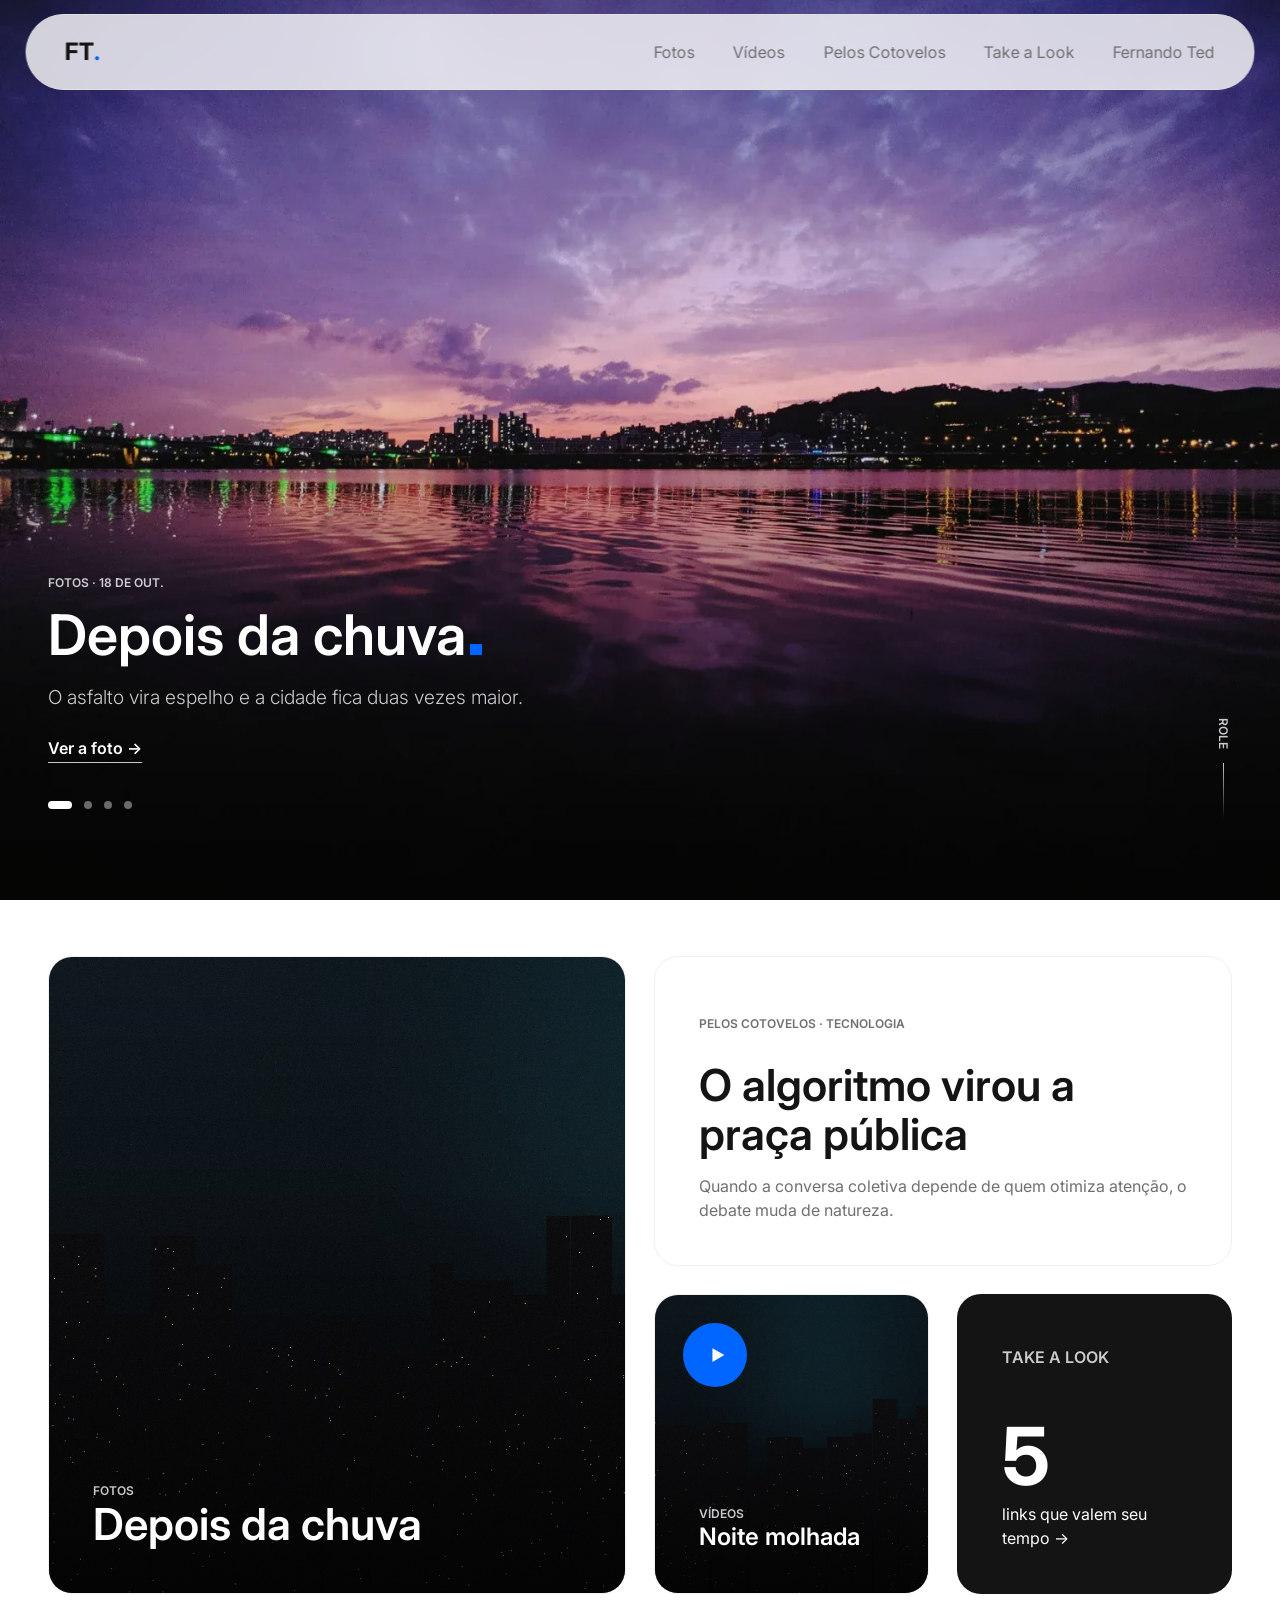
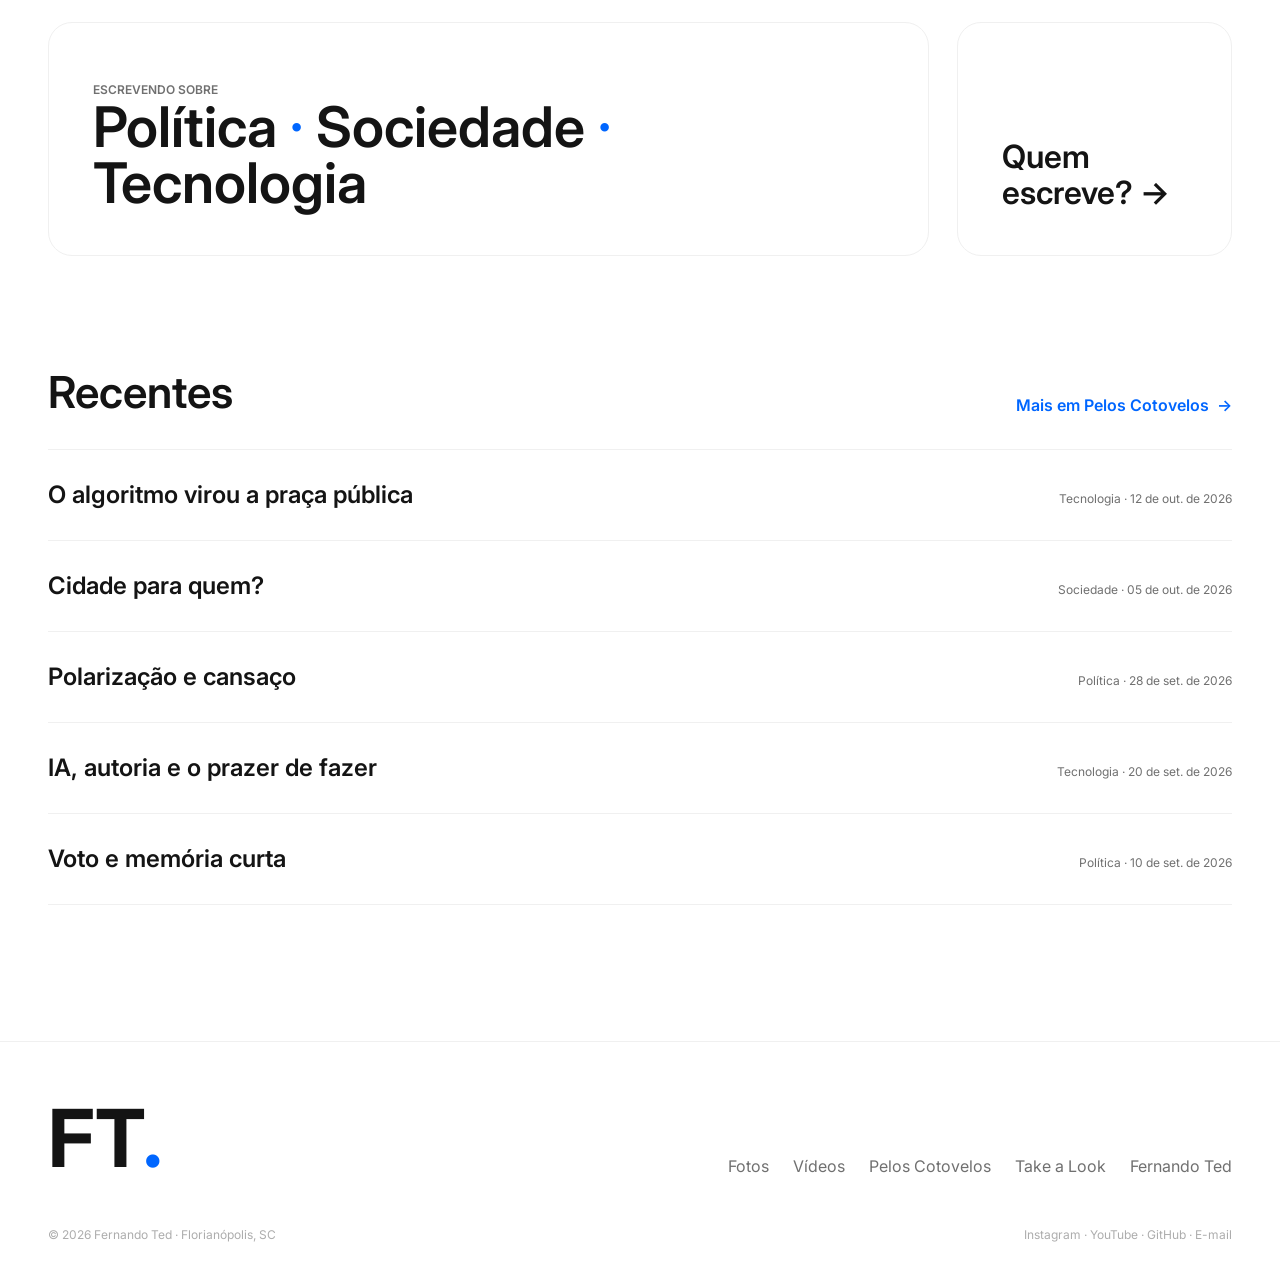
==== commit 265928f1: "uodating content and readme file" ====
--- a/index.html
+++ b/index.html
@@ -26,7 +26,7 @@
     <section class="wrap section" aria-labelledby="t-recentes">
       <div class="section-head">
         <h2 class="h2" id="t-recentes">Recentes</h2>
-        <a class="link-arrow" href="textos.html">Todos os textos</a>
+        <a class="link-arrow" href="textos.html" id="mais-textos">Mais em Pelos Cotovelos</a>
       </div>
       <ul class="rows" id="recentes"></ul>
     </section>
@@ -37,6 +37,7 @@
   <script src="dados/videos.js"></script>
   <script src="dados/textos.js"></script>
   <script src="dados/links.js"></script>
+  <script src="dados/banner.js"></script>
   <script src="assets/js/app.js"></script>
 </body>
 </html>
--- a/assets/css/estilo.css
+++ b/assets/css/estilo.css
@@ -186,14 +186,27 @@
 .hero { color: var(--on-ink); }
 .hero::after { content: ""; position: absolute; inset: 0; z-index: -1; background: linear-gradient(180deg, rgba(0,0,0,.2) 0%, rgba(0,0,0,.05) 40%, rgba(0,0,0,.6) 100%); }
 .hero-inner { padding-bottom: clamp(48px, 9vh, 110px); }
+.hero .eyebrow { color: var(--on-ink-muted); }
+/* destaques do banner: empilhados na mesma célula, um visível por vez */
+.hero-slides { display: grid; }
+.hero-slide { grid-area: 1 / 1; align-self: end; display: block; opacity: 0; visibility: hidden; transition: opacity .6s var(--ease), visibility 0s .6s; }
+.hero-slide.is-active { opacity: 1; visibility: visible; transition: opacity .6s var(--ease); }
+.hero-slide.is-active > * { animation: rise 1s var(--ease) both; }
+.hero-slide.is-active > :nth-child(2) { animation-delay: .08s; }
+.hero-slide.is-active > :nth-child(3) { animation-delay: .16s; }
+.hero-slide.is-active > :nth-child(4) { animation-delay: .24s; }
+.hero-cta { display: inline-block; margin-top: 24px; font-weight: 600; color: var(--on-ink); border-bottom: 1px solid var(--on-ink-muted); padding-bottom: 2px; transition: border-color .2s; }
+a.hero-slide:hover .hero-cta { border-color: var(--on-ink); }
+.hero-dots { display: flex; gap: 4px; margin: 28px 0 0 -4px; }
+.hero-dots button { padding: 10px 4px; }   /* área de toque maior que o ponto */
+.hero-dots button::before { content: ""; display: block; width: 8px; height: 8px; border-radius: 999px; background: rgba(255, 255, 255, .4); transition: width .3s var(--ease), background-color .3s; }
+.hero-dots button[aria-current="true"]::before { width: 24px; background: var(--on-ink); }
 .hero-title {
   font-family: var(--f-display); font-weight: 600; margin: 0;
-  font-size: var(--t-h1); line-height: 1; letter-spacing: 0;
-}
-.hero-title span { display: block; animation: rise 1.1s var(--ease) both; }
-.hero-title span:nth-child(2) { animation-delay: .12s; }
+  font-size: var(--t-h1); line-height: 1.05; letter-spacing: 0; max-width: 20ch;
+}
 .hero-title .sq { display: inline-block; width: .2em; height: .2em; background: var(--accent); margin-left: .08em; vertical-align: baseline; }
-.hero-sub { color: var(--on-ink-muted); font-size: clamp(16px, 1.5vw, 20px); font-weight: 300; margin: clamp(12px, 2vh, 22px) 0 0; animation: rise 1.1s .28s var(--ease) both; }
+.hero-sub { color: var(--on-ink-muted); font-size: clamp(16px, 1.5vw, 20px); font-weight: 300; margin: clamp(12px, 2vh, 22px) 0 0; max-width: 52ch; }
 .hero-scroll { position: absolute; right: var(--gutter); bottom: clamp(48px, 9vh, 110px); color: var(--on-ink-muted); font-size: var(--t-caption); font-weight: 600; letter-spacing: 0; text-transform: uppercase; writing-mode: vertical-rl; display: flex; gap: 14px; align-items: center; }
 .hero-scroll::after { content: ""; width: 1px; height: 56px; background: linear-gradient(var(--on-ink-muted), transparent); }
 @media (max-width: 640px) { .hero-scroll { display: none; } }
